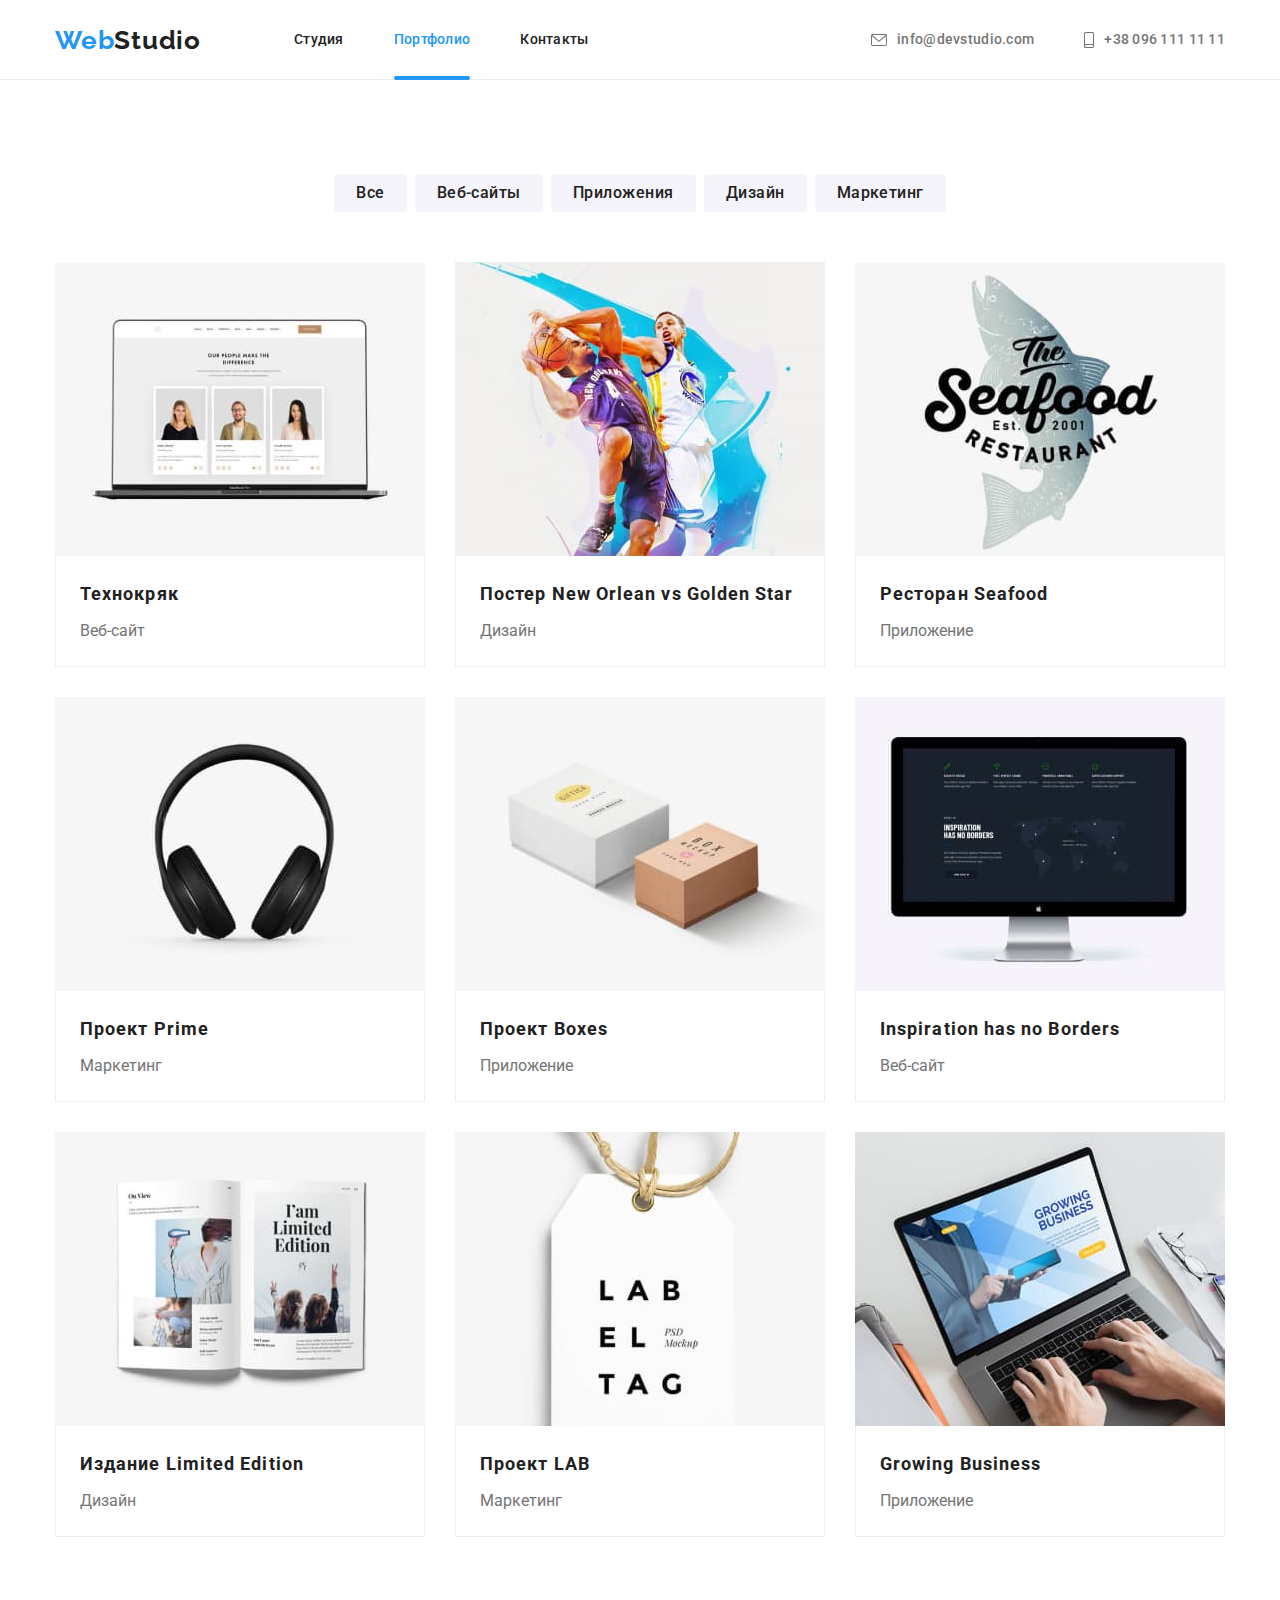
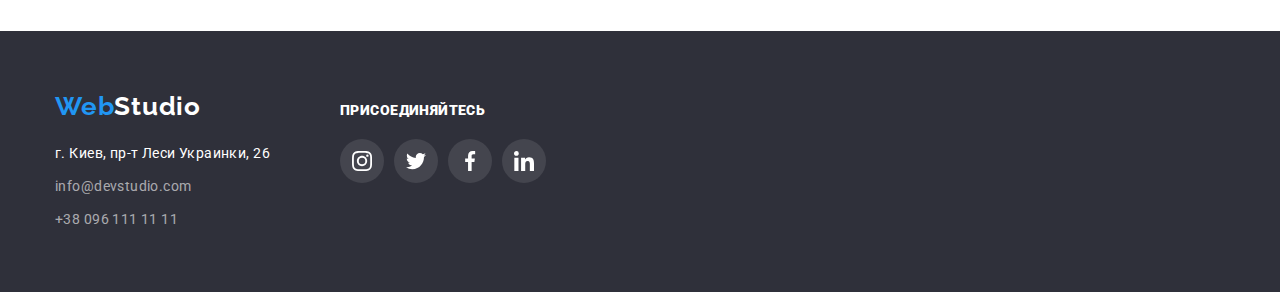
==== portfolio.html @ fcfa957b "reg" ====
<!DOCTYPE html>
<html lang="ru">
  <head>
    <meta charset="UTF-8" />
    <meta http-equiv="X-UA-Compatible" content="IE=edge" />
    <meta name="viewport" content="width=device-width, initial-scale=1.0" />
    <link rel="preconnect" href="https://fonts.googleapis.com" />
    <link rel="preconnect" href="https://fonts.gstatic.com" crossorigin />
    <link
      href="https://fonts.googleapis.com/css2?family=Oleo+Script&family=Raleway:wght@700&family=Roboto:wght@400;500;700;900&display=swap"
      rel="stylesheet"
    />
    <title>Portfolio</title>
    <link
      rel="stylesheet"
      href="https://cdnjs.cloudflare.com/ajax/libs/modern-normalize/1.1.0/modern-normalize.min.css"
      integrity="sha512-wpPYUAdjBVSE4KJnH1VR1HeZfpl1ub8YT/NKx4PuQ5NmX2tKuGu6U/JRp5y+Y8XG2tV+wKQpNHVUX03MfMFn9Q=="
      crossorigin="anonymous"
      referrerpolicy="no-referrer"
    />
    <link rel="stylesheet" href="./css/styles.css" />
  </head>
  <body class="body">
    <header class="header">
      <div class="container">
        <!--Навигация-->
        <nav class="header-nav">
          <!--Логотип-->
          <a href="./" class="logo link" lang="en"><span class="logo-web">Web</span>Studio</a>
          <!-- Ссылки на страницы -->
          <ul class="header-lists lists">
            <li class="header-item">
              <a class="header-item-link link" href="./">Студия</a>
            </li>
            <li class="header-item">
              <a class="header-item-link link current" href="./portfolio.html">Портфолио</a>
            </li>
            <li class="header-item">
              <a class="header-item-link link" href="">Контакты</a>
            </li>
          </ul>
        </nav>
        <!--Контакты-->
        <ul class="header-contact-lists lists">
          <li class="header-contact-item">
            <a class="header-contact-link link" href="mailto:info@devstudio.com">
              <svg class="header-contact-pic" width="16" height="12">
                <use href="./images/icons.svg#icon-envelope"></use></svg
              >info@devstudio.com
            </a>
          </li>
          <li class="header-contact-item">
            <a class="header-contact-link link" href="tel:+380961111111">
              <svg class="header-contact-pic" width="10" height="16">
                <use href="./images/icons.svg#icon-smartphone"></use></svg
              >+38 096 111 11 11
            </a>
          </li>
        </ul>
      </div>
    </header>
    <main class="portfolio-main">
      <section class="portfolio-main section">
        <div class="container">
          <!-- Заголовок будет скрыт -->
          <h1 class="visually-hidden">Наши работы</h1>
          <ul class="btn-lists lists">
            <li class="btn-item"><button class="btn" type="button">Все</button></li>
            <li class="btn-item"><button class="btn" type="button">Веб-сайты</button></li>
            <li class="btn-item"><button class="btn" type="button">Приложения</button></li>
            <li class="btn-item"><button class="btn" type="button">Дизайн</button></li>
            <li class="btn-item"><button class="btn" type="button">Маркетинг</button></li>
          </ul>
          <ul class="portfolio-lists lists">
            <li class="portfolio-item">
              <a class="portfolio-link link" href="">
                <div class="portfolio-photo-task">
                  <img class="portfolio-photo" src="./images/technokryak.jpg" alt="Технокряк сайт" width="370" />
                  <p class="portfolio-photo-text">
                    Ресурс предлагает комплексные предложения с разным уровнем функционала и сервисов. Все это позволит
                    посетителю получить исчерпывающие сведения о компании или частном лице.
                  </p>
                </div>
                <div class="portfolio-desc">
                  <h2 class="portfolio-title">Технокряк</h2>
                  <p class="portfolio-text">Веб-сайт</p>
                </div>
              </a>
            </li>
            <li class="portfolio-item">
              <a class="portfolio-link link" href="">
                <div class="portfolio-photo-task">
                  <img
                    class="portfolio-photo"
                    src="./images/new-orlean.jpg"
                    alt="Дизайн постера"
                    width="370"
                    height="294"
                  />
                  <p class="portfolio-photo-text">
                    Ресурс предлагает комплексные предложения с разным уровнем функционала и сервисов. Все это позволит
                    посетителю получить исчерпывающие сведения о компании или частном лице.
                  </p>
                </div>
                <div class="portfolio-desc">
                  <h2 class="portfolio-title">Постер <span lang="en">New Orlean vs Golden Star</span></h2>
                  <p class="portfolio-text">Дизайн</p>
                </div>
              </a>
            </li>
            <li class="portfolio-item">
              <a class="portfolio-link link" href="">
                <div class="portfolio-photo-task">
                  <img class="portfolio-photo" src="./images/seafood.jpg" alt="Приложение ресторана" width="370" />
                  <p class="portfolio-photo-text">
                    Ресурс предлагает комплексные предложения с разным уровнем функционала и сервисов. Все это позволит
                    посетителю получить исчерпывающие сведения о компании или частном лице.
                  </p>
                </div>
                <div class="portfolio-desc">
                  <h2 class="portfolio-title">Ресторан <span lang="en">Seafood</span></h2>
                  <p class="portfolio-text">Приложение</p>
                </div>
              </a>
            </li>
            <li class="portfolio-item">
              <a class="portfolio-link link" href="">
                <div class="portfolio-photo-task">
                  <img class="portfolio-photo" src="./images/prime.jpg" alt="Проект Прайм" width="370" />
                  <p class="portfolio-photo-text">
                    Ресурс предлагает комплексные предложения с разным уровнем функционала и сервисов. Все это позволит
                    посетителю получить исчерпывающие сведения о компании или частном лице.
                  </p>
                </div>
                <div class="portfolio-desc">
                  <h2 class="portfolio-title">Проект <span lang="en">Prime</span></h2>
                  <p class="portfolio-text">Маркетинг</p>
                </div>
              </a>
            </li>
            <li class="portfolio-item">
              <a class="portfolio-link link" href="">
                <div class="portfolio-photo-task">
                  <img class="portfolio-photo" src="./images/boxes.jpg" alt="Проект бокс" width="370" />
                  <p class="portfolio-photo-text">
                    Ресурс предлагает комплексные предложения с разным уровнем функционала и сервисов. Все это позволит
                    посетителю получить исчерпывающие сведения о компании или частном лице.
                  </p>
                </div>
                <div class="portfolio-desc">
                  <h2 class="portfolio-title">Проект <span>Boxes</span></h2>
                  <p class="portfolio-text">Приложение</p>
                </div>
              </a>
            </li>
            <li class="portfolio-item">
              <a class="portfolio-link link" href="">
                <div class="portfolio-photo-task">
                  <img
                    class="portfolio-photo"
                    src="./images/borders.jpg"
                    alt="Сайт вдохновение без границ"
                    width="370"
                  />
                  <p class="portfolio-photo-text">
                    Ресурс предлагает комплексные предложения с разным уровнем функционала и сервисов. Все это позволит
                    посетителю получить исчерпывающие сведения о компании или частном лице.
                  </p>
                </div>
                <div class="portfolio-desc">
                  <h2 class="portfolio-title" lang="en">Inspiration has no Borders</h2>
                  <p class="portfolio-text">Веб-сайт</p>
                </div>
              </a>
            </li>
            <li class="portfolio-item">
              <a class="portfolio-link link" href="">
                <div class="portfolio-photo-task">
                  <img class="portfolio-photo" src="./images/edition.jpg" alt="Дизайн издания" width="370" />
                  <p class="portfolio-photo-text">
                    Ресурс предлагает комплексные предложения с разным уровнем функционала и сервисов. Все это позволит
                    посетителю получить исчерпывающие сведения о компании или частном лице.
                  </p>
                </div>
                <div class="portfolio-desc">
                  <h2 class="portfolio-title">Издание <span lang="en">Limited Edition</span></h2>
                  <p class="portfolio-text">Дизайн</p>
                </div>
              </a>
            </li>
            <li class="portfolio-item">
              <a class="portfolio-link link" href="">
                <div class="portfolio-photo-task">
                  <img class="portfolio-photo" src="./images/lab.jpg" alt="Проект лаб" width="370" />
                  <p class="portfolio-photo-text">
                    Ресурс предлагает комплексные предложения с разным уровнем функционала и сервисов. Все это позволит
                    посетителю получить исчерпывающие сведения о компании или частном лице.
                  </p>
                </div>
                <div class="portfolio-desc">
                  <h2 class="portfolio-title">Проект LAB</h2>
                  <p class="portfolio-text">Маркетинг</p>
                </div>
              </a>
            </li>
            <li class="portfolio-item">
              <a class="portfolio-link link" href="">
                <div class="portfolio-photo-task">
                  <img class="portfolio-photo" src="./images/growing.jpg" alt="Проект растущий бизнес" width="370" />
                  <p class="portfolio-photo-text">
                    Ресурс предлагает комплексные предложения с разным уровнем функционала и сервисов. Все это позволит
                    посетителю получить исчерпывающие сведения о компании или частном лице.
                  </p>
                </div>
                <div class="portfolio-desc">
                  <h2 class="portfolio-title" lang="en">Growing Business</h2>
                  <p class="portfolio-text">Приложение</p>
                </div>
              </a>
            </li>
          </ul>
        </div>
      </section>
    </main>
    <footer class="footer">
      <div class="container">
        <div class="footer-address">
          <!--Логотип-->
          <a class="logo-bottom link" href="./" lang="en"><span class="logo-web">Web</span>Studio</a>
          <!--Адрес-->
          <address class="address">
            <p class="address-text">г. Киев, пр-т Леси Украинки, 26</p>
            <ul class="address-lists lists">
              <li class="address-item">
                <a class="address-link link" href="mailto:info@devstudio.com">info@devstudio.com</a>
              </li>
              <li class="address-item">
                <a class="address-link link" href="tel:+380961111111">+38 096 111 11 11</a>
              </li>
            </ul>
          </address>
        </div>
        <div class="footer-card">
          <p class="footer-card-title"><b>Присоединяйтесь</b></p>
          <ul class="footer-card-lists lists">
            <li class="footer-card-item">
              <a class="footer-card-link link" href="">
                <svg class="footer-card-icon" width="20" height="20">
                  <use href="./images/icons.svg#icon-instagram-2"></use>
                </svg>
              </a>
            </li>
            <li class="footer-card-item">
              <a class="footer-card-link link" href="">
                <svg class="footer-card-icon" width="20" height="20">
                  <use href="./images/icons.svg#icon-twitter-1"></use>
                </svg>
              </a>
            </li>
            <li class="footer-card-item">
              <a class="footer-card-link link" href="">
                <svg class="footer-card-icon" width="20" height="20">
                  <use href="./images/icons.svg#icon-facebook-1"></use>
                </svg>
              </a>
            </li>
            <li class="footer-card-item">
              <a class="footer-card-link link" href="">
                <svg class="footer-card-icon" width="20" height="20">
                  <use href="./images/icons.svg#icon-linkedin-1"></use>
                </svg>
              </a>
            </li>
          </ul>
        </div>
      </div>
    </footer>
  </body>
</html>
---- css/styles.css ----
*,
*::before,
*::after {
  box-sizing: border-box;
}

/* -----Глобальные----- */

:root {
  --primary-text-color: #757575;
  --title-text-color: #212121;
  --accent-color: #2196f3;
  --primary-bg-color: #e5e5e5;
  --main-font: 'Roboto', sans-serif;
}

html {
  width: 100%;
}

body {
  width: 100%;
  font-family: var(--main-font);
  font-style: normal;
  color: var(--primary-text-color);
  margin: 0;
}

p,
h1,
h2,
h3,
h4,
h5,
h6 {
  margin: 0;
}

ul {
  margin: 0;
  padding-left: 0;
  list-style: none;
}

img {
  display: block;
  max-width: 100%;
}

.title {
  margin-bottom: 50px;
  font-size: 36px;
  line-height: 1.17;
  text-align: center;
  letter-spacing: 0.03em;
  color: var(--title-text-color);
}

.link {
  text-decoration: none;
  font-style: normal;
  color: inherit;
}

.lists {
  list-style: none;
}

.btn {
  font-family: var(--main-font);
  cursor: pointer;
}

.container {
  width: 1200px;
  margin-left: auto;
  margin-right: auto;
  padding-left: 15px;
  padding-right: 15px;
}

.section {
  padding: 94px 0;
}
/* -----Хедер----- */

.header {
  height: 80px;
  background-color: #ffffff;
  border-bottom: 1px solid #ececec;
}

.header .container {
  display: flex;
  justify-content: space-between;
  align-items: center;
}

/* -----Линки хедера----- */

/* .header-lists,
.header-contact-lists {
  display: inline-block;
  padding-top: 32px;
  padding-bottom: 32px;
} */

/* -----Блок навигации----- */

.header-nav {
  display: flex;
  align-items: center;
}

/* -----Логотип в хедере----- */

.logo {
  margin-right: 93px;
  margin-top: 25px;
  margin-bottom: 25px;
  font-family: 'Raleway';
  font-weight: 700;
  font-size: 26px;
  line-height: 1.19;
  letter-spacing: 0.03em;
  color: var(--title-text-color);
  transition: color 250ms cubic-bezier(0.4, 0, 0.2, 1);
}

.logo-web {
  color: var(--accent-color);
  transition: color 250ms cubic-bezier(0.4, 0, 0.2, 1);
}

.logo:hover,
.logo-web:hover {
  color: var(--accent-color);
}

.logo:focus,
.logo-web:focus {
  color: var(--accent-color);
}

.header-lists {
  display: flex;
  align-items: center;
  height: 100%;
}

.header-item {
  margin-right: 50px;
}

.header-item:last-child {
  margin-right: 0;
}

.header-item-link {
  position: relative;
  display: block;
  height: 100%;
  padding: 32px 0;
}

.header-lists,
.header-item-link {
  font-weight: 500;
  font-size: 14px;
  line-height: 1.14;
  letter-spacing: 0.02em;
  color: var(--title-text-color);
  transition: color 250ms cubic-bezier(0.4, 0, 0.2, 1);
}

.current {
  color: var(--accent-color);
}

.current::after {
  content: '';
  position: absolute;
  left: 0;
  bottom: 0;
  width: 100%;
  height: 4px;

  background-color: #2196f3;
  border-radius: 2px;
}

.header-item-link:hover,
.header-item-link:focus {
  color: var(--accent-color);
}

/* -----Контакты хедера----- */

.header-contact-lists {
  display: flex;
  margin-left: auto;
  align-items: center;
}

.header-contact-item:not(:first-child) {
  margin-left: 50px;
}

.header-contact-link {
  display: flex;
  padding: 32px 0;
  align-items: center;
  font-weight: 500;
  font-size: 14px;
  line-height: 1.14;
  letter-spacing: 0.02em;

  transition: color 250ms cubic-bezier(0.4, 0, 0.2, 1);
}

.header-contact-link:hover,
.header-contact-link:focus {
  color: var(--accent-color);
}

.header-contact-pic {
  fill: currentColor;
  margin-right: 10px;
}

/* -----Герой----- */
.hero {
  max-width: 1600px;
  height: 600px;
  background-image: linear-gradient(to right, rgba(47, 48, 58, 0.4), rgba(47, 48, 58, 0.4)),
    url('../images/hero-big.jpg');
  background-size: cover;
  padding-top: 200px;
  padding-bottom: 200px;
  margin-left: auto;
  margin-right: auto;
}

.hero-title {
  margin-bottom: 30px;
}

.hero-title {
  font-weight: 900;
  font-size: 44px;
  line-height: 1.36;
  text-align: center;
  letter-spacing: 0.06em;
  text-transform: uppercase;
  color: #ffffff;
}

.hero-btn {
  display: block;
  margin: 0 auto;
  padding: 10px 32px;
  border: none;
  border-radius: 4px;

  font-family: var(--main-font);
  font-style: normal;
  font-weight: 700;
  font-size: 16px;
  line-height: 1.88;
  align-items: center;
  text-align: center;
  letter-spacing: 0.06em;
  color: #ffffff;

  background-color: var(--accent-color);
  box-shadow: 0px 4px 4px rgba(0, 0, 0, 0.15);

  cursor: pointer;

  transition: background-color 250ms cubic-bezier(0.4, 0, 0.2, 1), box-shadow 250ms cubic-bezier(0.4, 0, 0.2, 1);
}

.hero-btn:hover,
.hero-btn:focus {
  background-color: #188ce8;
  box-shadow: 0px 4px 4px rgba(0, 0, 0, 0.15);
}

/* -----Особенности работы----- */

.work {
  padding-top: 94px;
  background-color: #ffffff;
}

.visually-hidden {
  position: absolute;
  white-space: nowrap;
  width: 1px;
  height: 1px;
  overflow: hidden;
  border: 0;
  padding: 0;
  clip: rect(0 0 0 0);
  clip-path: inset(50%);
  margin: -1px;
}

.work-lists {
  display: flex;
  gap: 30px;
}

.work-item {
  flex-basis: calc((100% - 90px) / 4);
}
.work-icon {
  padding: 25px 102px;
  margin-bottom: 30px;
  border-radius: 4px;
  background-color: #f5f4fa;
}

.work-title {
  margin-bottom: 10px;
  font-size: 14px;
  line-height: 1.14;
  letter-spacing: 0.03em;
  text-transform: uppercase;
  color: var(--title-text-color);
}
.work-position {
  font-size: 14px;
  line-height: 1.71;
  letter-spacing: 0.03em;
}

/* -----Чем мы занимаемся----- */

.projects {
  background-color: #ffffff;
  padding: 94px 0;
}

.projects-lists {
  display: flex;
  gap: 30px;
}

.projects-item {
  flex-basis: calc((100% - 60px) / 3);
}

.projects-label {
  position: relative;
}

.projects-label-text {
  position: absolute;
  bottom: 0;
  padding: 27px 0;

  width: 100%;

  background: rgba(47, 48, 58, 0.8);

  font-family: 'Roboto';
  font-style: normal;
  font-weight: 700;
  font-size: 14px;
  line-height: 1.14;
  text-align: center;
  letter-spacing: 0.03em;
  text-transform: uppercase;

  color: #ffffff;
}

/* -----Другой вариант сетки----- */

/* .projects-item:not(:last-child) {
  margin-right: 30px;
} */

/* -----Наша команда----- */

.team {
  padding: 94px 0;
  background-color: #f5f4fa;
}

.team-lists {
  display: flex;
  gap: 30px;
}

.team-item {
  flex-basis: calc((100% - 90px) / 4);
}

.team-item {
  box-shadow: 0px 1px 3px rgba(0, 0, 0, 0.12), 0px 1px 1px rgba(0, 0, 0, 0.14), 0px 2px 1px rgba(0, 0, 0, 0.2);
  border-radius: 0px 0px 4px 4px;

  background-color: #ffffff;
}

.team-div {
  padding: 30px 0;
}

.team-title {
  margin-bottom: 10px;

  font-weight: 500;
  font-size: 16px;
  line-height: 1.19;
  text-align: center;
  letter-spacing: 0.03em;
  color: var(--title-text-color);
}
.team-text {
  margin-bottom: 16px;

  font-size: 16px;
  line-height: 1.19;
  text-align: center;
  letter-spacing: 0.03em;
  color: var(--primary-text-color);
}

.team-card-lists {
  display: flex;
  align-items: center;
  justify-content: center;
}

.team-card-item:not(:last-child) {
  margin-right: 10px;
}

.team-card-link {
  display: inline-flex;
  justify-content: center;
  align-items: center;

  width: 44px;
  height: 44px;
  border-radius: 50%;

  color: #afb1b8;

  transition: background-color 250ms cubic-bezier(0.4, 0, 0.2, 1), color 250ms cubic-bezier(0.4, 0, 0.2, 1);
}

.team-card-link:hover,
.team-card-link:focus {
  background-color: #2196f3;
  color: #ffffff;
}

.team-card-icon {
  fill: currentColor;
}

/* -----Клиенты----- */

.client-lists {
  display: flex;
  gap: 30px;
}

.client-item {
  flex-basis: calc((100% - 150px) / 6);
}

.client-link {
  display: block;
  padding: 16px 0;
  border: 1px solid #afb1b8;
  border-radius: 4px;
  color: #afb1b8;
  transition: border 250ms cubic-bezier(0.4, 0, 0.2, 1), color 250ms cubic-bezier(0.4, 0, 0.2, 1);
}

.client-link:hover,
.client-link:focus {
  border: 1px solid #2196f3;
  border-radius: 4px;
  color: #2196f3;
}

.client-icon {
  display: block;
  margin: 0 auto;
  fill: currentColor;
}

/* -----Футер----- */

.footer {
  padding: 60px 0;
  background-color: #2f303a;
}

.footer .container {
  display: flex;
}

.logo-bottom {
  display: inline-block;
  margin-bottom: 20px;
  font-family: 'Raleway';
  font-weight: 700;
  font-size: 26px;
  line-height: 1.19;
  letter-spacing: 0.03em;
  color: #ffffff;

  transition: color 250ms cubic-bezier(0.4, 0, 0.2, 1);
}
.logo-bottom:hover,
.logo-web:hover,
.logo-bottom:focus,
.logo-web:focus {
  color: var(--accent-color);
}

/* -----Адрес----- */

.address-item {
  margin-top: 9px;
}

.address-text {
  font-style: normal;
  font-size: 14px;
  line-height: 1.71;
  letter-spacing: 0.03em;
  color: #ffffff;
}

.address-link {
  font-size: 14px;
  line-height: 1.71;
  letter-spacing: 0.03em;
  color: rgba(255, 255, 255, 0.6);
  transition: color 250ms cubic-bezier(0.4, 0, 0.2, 1);
}

.address-link:hover,
.address-link:focus {
  color: var(--accent-color);
}

/* -----Футер-соц.сети----- */

.footer-card {
  margin-left: 70px;
}

.footer-card-title {
  margin-top: 12px;
  margin-bottom: 20px;
  font-weight: 700;
  font-size: 14px;
  line-height: 1.14;
  letter-spacing: 0.03em;
  text-transform: uppercase;
  color: #ffffff;
}

.footer-card-lists {
  display: flex;
  align-items: center;
  justify-content: left;
}

.footer-card-item:not(:last-child) {
  margin-right: 10px;
}

.footer-card-link {
  display: inline-block;

  width: 44px;
  height: 44px;
  border-radius: 50%;
  padding: 12px;

  color: #ffffff;

  background-color: rgba(255, 255, 255, 0.1);
  transition: color 250ms cubic-bezier(0.4, 0, 0.2, 1), background-color 250ms cubic-bezier(0.4, 0, 0.2, 1);
}

.footer-card-link:hover,
.footer-card-link:focus {
  background-color: #2196f3;
  color: #ffffff;
}

.footer-card-icon {
  fill: currentColor;
}

/* -----Модальное окно----- */

.backdrop {
  position: fixed;
  left: 0px;
  top: 0px;

  width: 100%;
  height: 100%;

  background-color: rgba(0, 0, 0, 0.2);

  opacity: 1;
  transition: opacity 250ms cubic-bezier(0.4, 0, 0.2, 1);
}

.backdrop.is-hidden {
  /* visibility: hidden; */
  opacity: 0;
  pointer-events: none;
}

.backdrop.is-hidden .modal {
  opacity: 0;
  transform: scale(0) translate(-50%, -50%);
}

.modal {
  position: absolute;
  left: 50%;
  top: 50%;

  width: 528px;
  height: 581px;
  border-radius: 4px;

  box-shadow: 0px 2px 1px 0px rgba(0, 0, 0, 0.2), 0px 1px 1px 0px rgba(0, 0, 0, 0.14),
    0px 1px 3px 0px rgba(0, 0, 0, 0.12);
  background-color: #ffffff;

  opacity: 1;
  transform: scale(1) translate(-50%, -50%);
  transition: opacity 250ms cubic-bezier(0.4, 0, 0.2, 1), transform 250ms cubic-bezier(0.4, 0, 0.2, 1);
}

.modal-btn {
  position: absolute;
  right: 8px;
  top: 8px;

  display: flex;
  justify-content: center;
  align-items: center;

  width: 30px;
  height: 30px;
  border-radius: 50%;

  background-color: #ffffff;
  border: 1px solid rgba(0, 0, 0, 0.1);

  cursor: pointer;

  transition: background-color 250ms cubic-bezier(0.4, 0, 0.2, 1);
}

.modal-icon {
  display: block;
  margin: 0 auto;
  fill: currentColor;

  transition: color 250ms cubic-bezier(0.4, 0, 0.2, 1);
}

.modal-btn:hover,
.modal-btn:focus {
  background-color: #2196f3;
}

.modal-btn:hover .modal-icon,
.modal-btn:focus .modal-icon {
  color: #ffffff;
}

/* -----Портфолио----- */

.portfolio-main {
  background-color: #ffffff;
}

/* -----Портфолио кнопки----- */

.btn-lists {
  display: flex;
  justify-content: center;
  margin-bottom: 50px;
}

.btn-item + .btn-item {
  margin-left: 8px;
}

.btn {
  display: inline-block;
  padding: 6px 22px;
  border: none;
  border-radius: 4px;

  font-weight: 500;
  font-size: 16px;
  line-height: 1.62;
  text-align: center;
  letter-spacing: 0.03em;
  color: var(--title-text-color);

  background-color: #f5f4fa;

  transition: color 250ms cubic-bezier(0.4, 0, 0.2, 1), background-color 250ms cubic-bezier(0.4, 0, 0.2, 1),
    box-shadow 250ms cubic-bezier(0.4, 0, 0.2, 1);
}

.btn:hover,
.btn:focus {
  color: #ffffff;
  background-color: var(--accent-color);
  box-shadow: 0px 3px 1px rgba(0, 0, 0, 0.1), 0px 1px 2px rgba(0, 0, 0, 0.08), 0px 2px 2px rgba(0, 0, 0, 0.12);
  border-radius: 4px;
}

/* -----Портфолио карточки----- */

.portfolio-lists {
  display: flex;
  flex-wrap: wrap;
  gap: 30px;
}

.portfolio-item {
  flex-basis: calc((100% - 60px) / 3);
  /* margin-right: 30px;
  margin-bottom: 30px; */
  background-color: #ffffff;
}

/* -----Другой вариант сетки----- */

/* .portfolio-item:nth-child(3n) {
  margin-right: 0;
}

.portfolio-item:nth-child(n + 7) {
  margin-bottom: 0;
} */

/* .portfolio-item:hover,
.portfolio-item:focus {
  box-shadow: 0px 1px 1px rgba(0, 0, 0, 0.12), 0px 4px 4px rgba(0, 0, 0, 0.06), 1px 4px 6px rgba(0, 0, 0, 0.16);
} */

.portfolio-link {
  display: inline-block;
  transition: box-shadow 250ms cubic-bezier(0.4, 0, 0.2, 1);
}

.portfolio-link:hover,
.portfolio-link:focus,
.portfolio-link:hover .portfolio-photo-text,
.portfolio-link:focus .portfolio-photo-text {
  transform: translateY(0);
  transition: transform 250ms cubic-bezier(0.4, 0, 0.2, 1);
  box-shadow: 0px 1px 1px rgba(0, 0, 0, 0.12), 0px 4px 4px rgba(0, 0, 0, 0.06), 1px 4px 6px rgba(0, 0, 0, 0.16);
}

.portfolio-photo-task {
  position: relative;
  overflow: hidden;
}

.portfolio-photo-text {
  position: absolute;
  left: 0;
  top: 0;
  width: 100%;
  height: 100%;
  padding: 0 24px;

  display: flex;
  justify-content: center;
  align-items: center;

  transform: translateY(100%);
  transition: transform 250ms cubic-bezier(0.4, 0, 0.2, 1);

  font-weight: 400;
  font-size: 18px;
  line-height: 1.56;
  letter-spacing: 0.03em;
  color: #ffffff;

  background-color: rgba(33, 150, 243, 0.9);
}

.portfolio-desc {
  padding: 20px 24px;
  border-right: 1px solid #eeeeee;
  border-bottom: 1px solid #eeeeee;
  border-left: 1px solid #eeeeee;
}

.portfolio-title {
  margin-bottom: 4px;
  font-size: 18px;
  line-height: 2;
  letter-spacing: 0.06em;
  color: var(--title-text-color);
}

.portfolio-text {
  font-size: 16px;
  line-height: 1.88;
  color: var(--primary-text-color);
}
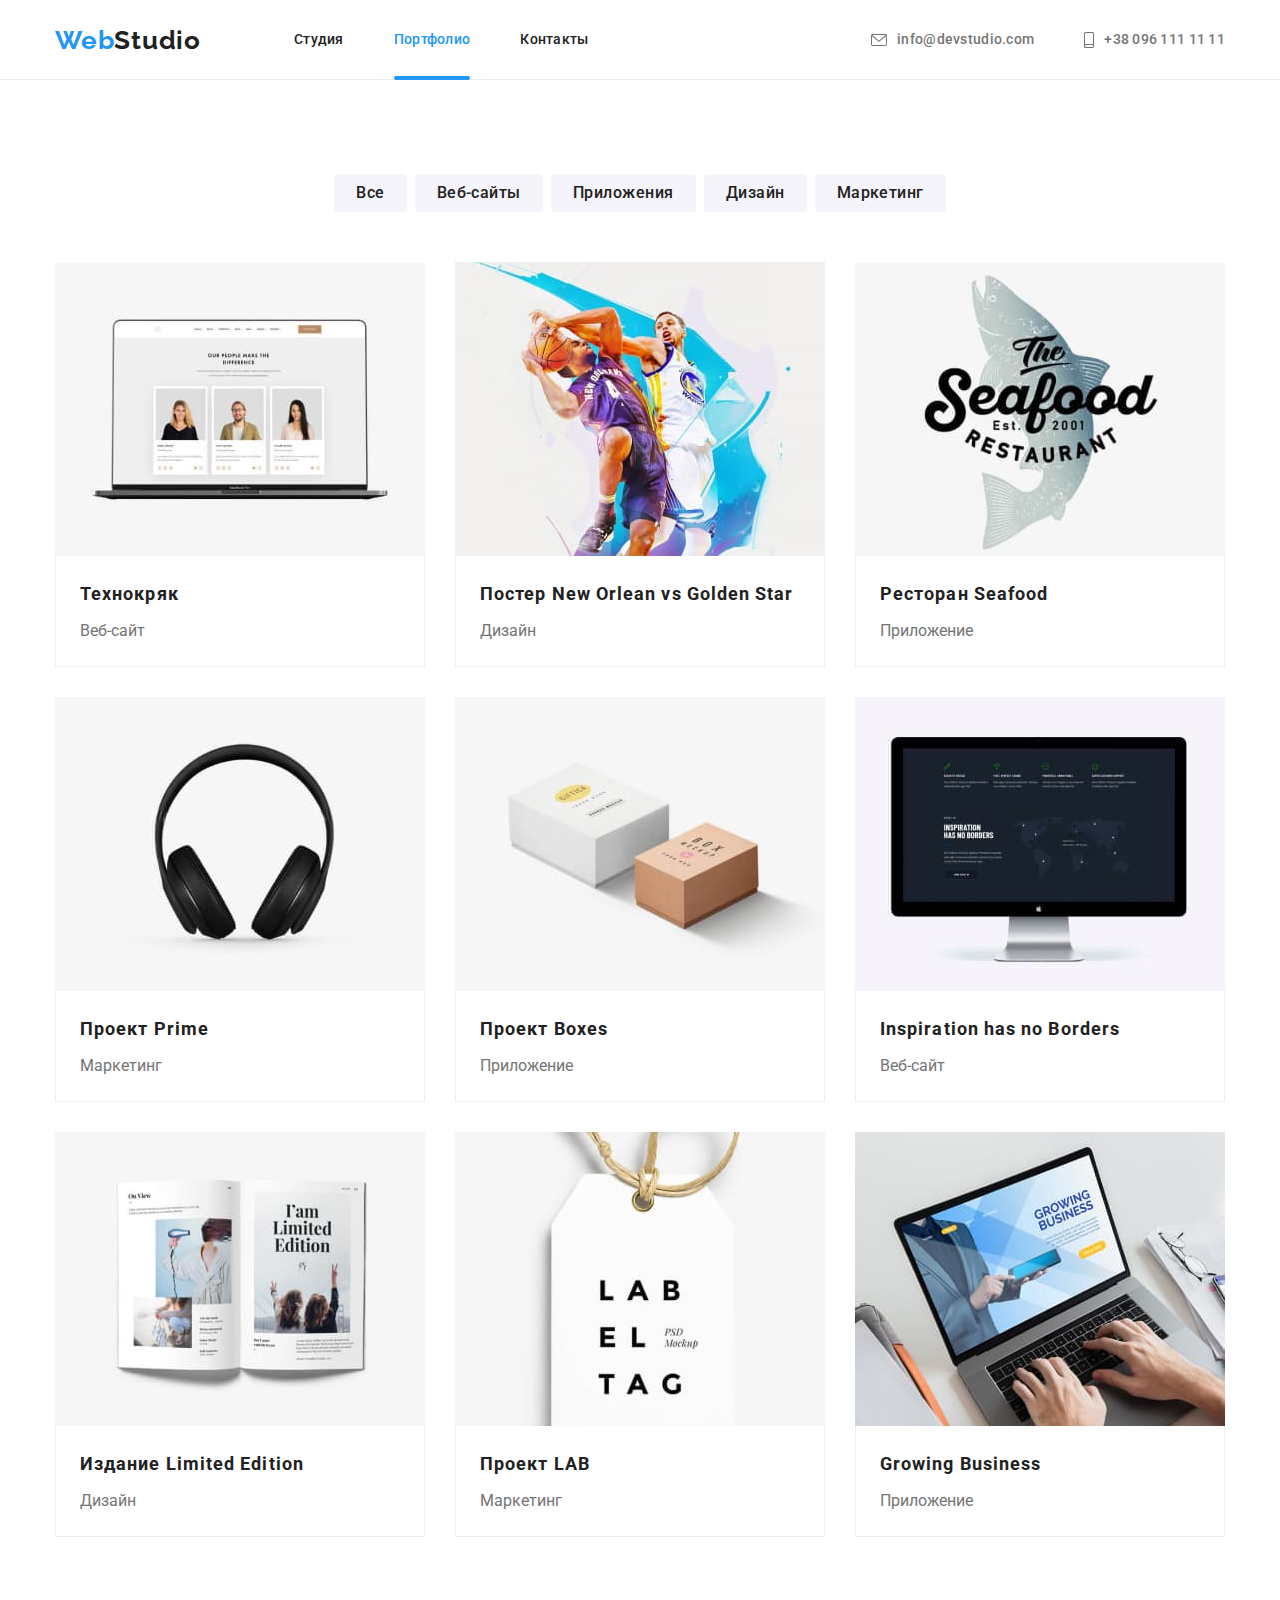
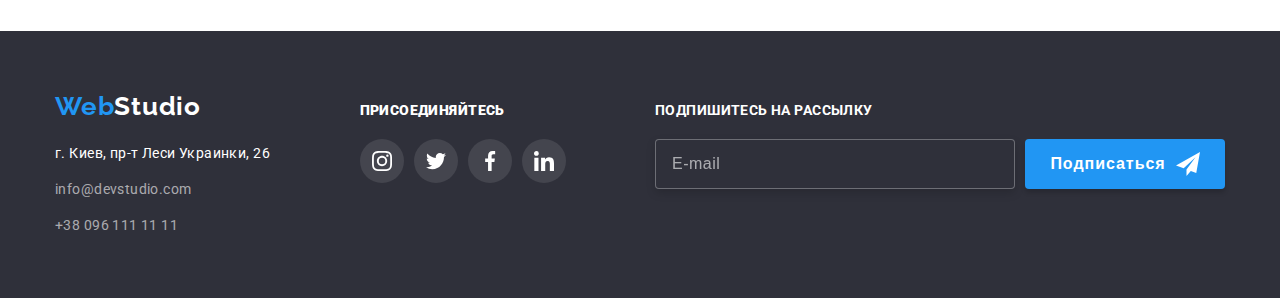
==== commit fdb0153e: "hw6 all" ====
--- a/portfolio.html
+++ b/portfolio.html
@@ -273,6 +273,21 @@
             </li>
           </ul>
         </div>
+        <!-- Форма футера -->
+        <div class="footer-form-wrapper">
+          <p class="footer-form-title">Подпишитесь на рассылку</p>
+          <form class="footer-form-main">
+            <label class="footer-form-label" for="" method="post">
+              <input class="footer-input-mail" type="email" name="email" id="mail-footer" placeholder="E-mail" />
+            </label>
+            <button class="footer-form-btn" type="submit">
+              <span class="footer-btn-text">Подписаться</span>
+              <svg class="footer-btn-icon" width="24" height="24">
+                <use href="./images/icons.svg#icon-icon-send"></use>
+              </svg>
+            </button>
+          </form>
+        </div>
       </div>
     </footer>
   </body>
--- a/css/styles.css
+++ b/css/styles.css
@@ -505,6 +505,7 @@
 
 .footer .container {
   display: flex;
+  justify-content: space-between;
 }
 
 .logo-bottom {
@@ -529,7 +530,7 @@
 /* -----Адрес----- */
 
 .address-item {
-  margin-top: 9px;
+  margin-top: 12px;
 }
 
 .address-text {
@@ -556,7 +557,7 @@
 /* -----Футер-соц.сети----- */
 
 .footer-card {
-  margin-left: 70px;
+  /* margin-left: 90px; */
 }
 
 .footer-card-title {
@@ -604,6 +605,86 @@
   fill: currentColor;
 }
 
+/* -----Форма футера----- */
+
+.footer-form-wrapper {
+}
+
+.footer-form-title {
+  margin-top: 12px;
+  margin-bottom: 20px;
+  font-weight: 700;
+  font-size: 14px;
+  line-height: 1.14;
+  letter-spacing: 0.03em;
+  text-transform: uppercase;
+
+  color: #ffffff;
+}
+.footer-form-main {
+  display: flex;
+  justify-content: center;
+  align-items: center;
+}
+.footer-form-label {
+}
+.footer-input-mail {
+  width: 360px;
+  height: 50px;
+  padding: 15px 16px;
+  border: 1px solid rgba(255, 255, 255, 0.3);
+  filter: drop-shadow(0px 4px 4px rgba(0, 0, 0, 0.15));
+  border-radius: 4px;
+  outline: none;
+  background-color: #2f303a;
+  color: #ffffff;
+}
+
+.footer-input-mail::placeholder {
+  align-items: center;
+  font-weight: 400;
+  font-size: 16px;
+  line-height: 1.25;
+  display: flex;
+  letter-spacing: 0.03em;
+
+  color: rgba(255, 255, 255, 0.6);
+}
+
+.footer-form-btn {
+  display: flex;
+  justify-content: center;
+  align-items: center;
+  width: 200px;
+  height: 50px;
+  margin-left: 10px;
+
+  background: #2196f3;
+  box-shadow: 0px 4px 4px rgba(0, 0, 0, 0.15);
+  border: none;
+  border-radius: 4px;
+
+  outline: none;
+
+  transition: background-color 250ms cubic-bezier(0.4, 0, 0.2, 1);
+}
+
+.footer-form-btn:hover,
+.footer-form-btn:focus {
+  background-color: #188ce8;
+}
+
+.footer-btn-text {
+  margin-right: 10px;
+  letter-spacing: 0.06em;
+  font-weight: 700;
+  font-size: 16px;
+  line-height: 1.88;
+  color: #ffffff;
+}
+.footer-btn-icon {
+}
+
 /* -----Модальное окно----- */
 
 .backdrop {
@@ -639,6 +720,7 @@
   width: 528px;
   height: 581px;
   border-radius: 4px;
+  padding: 40px;
 
   box-shadow: 0px 2px 1px 0px rgba(0, 0, 0, 0.2), 0px 1px 1px 0px rgba(0, 0, 0, 0.14),
     0px 1px 3px 0px rgba(0, 0, 0, 0.12);
@@ -648,6 +730,204 @@
   transform: scale(1) translate(-50%, -50%);
   transition: opacity 250ms cubic-bezier(0.4, 0, 0.2, 1), transform 250ms cubic-bezier(0.4, 0, 0.2, 1);
 }
+
+/* -----Форма модального окна----- */
+
+.modal-form {
+  width: 100%;
+}
+
+.modal-main-title {
+  margin-bottom: 12px;
+
+  font-family: 'Roboto';
+  font-style: normal;
+  font-weight: 700;
+  font-size: 20px;
+  line-height: 23px;
+  text-align: center;
+  letter-spacing: 0.03em;
+
+  color: #212121;
+}
+
+/*----- Поля формы -----*/
+
+.modal-form-wrapper {
+  display: flex;
+  flex-direction: column;
+}
+
+.modal-form-wrapper:not(:nth-child(4)) {
+  margin-bottom: 10px;
+}
+
+.modal-form-wrapper input {
+  height: 40px;
+  width: 100%;
+  padding-left: 42px;
+
+  border: 1px solid rgba(33, 33, 33, 0.2);
+  border-radius: 4px;
+  outline: none;
+  transition: border 250ms cubic-bezier(0.4, 0, 0.2, 1);
+}
+
+.modal-form-wrapper input:focus {
+  border: 1px solid #2196f3;
+  border-radius: 4px;
+}
+
+input:focus + .modal-form-icon {
+  fill: #2196f3;
+}
+
+.modal-form-wrapper textarea:focus {
+  border: 1px solid #2196f3;
+  border-radius: 4px;
+}
+
+.modal-form-text {
+  margin-bottom: 4px;
+
+  font-family: 'Roboto';
+  font-style: normal;
+  font-weight: 400;
+  font-size: 12px;
+  line-height: 1.17;
+  letter-spacing: 0.01em;
+
+  color: #757575;
+}
+
+.modal-form-text + textarea {
+  outline: none;
+}
+
+.modal-input-icon {
+  position: relative;
+  display: flex;
+}
+
+.modal-form-icon {
+  position: absolute;
+  left: 12px;
+  top: 50%;
+  transform: translateY(-50%);
+  fill: currentColor;
+  transition: fill 250ms cubic-bezier(0.4, 0, 0.2, 1);
+}
+
+/*----- Форма для комментария -----*/
+
+.modal-form-area {
+  height: 120px;
+  padding: 12px 16px;
+  resize: none;
+  border: 1px solid rgba(33, 33, 33, 0.2);
+  border-radius: 4px;
+  transition: border 250ms cubic-bezier(0.4, 0, 0.2, 1);
+}
+
+.modal-form-area::placeholder {
+  font-weight: 400;
+  font-size: 12px;
+  line-height: 1.17;
+  letter-spacing: 0.01em;
+
+  color: rgba(117, 117, 117, 0.5);
+}
+
+/* -----custom checkbox----- */
+
+.modal-form-box {
+  margin-top: 20px;
+  margin-bottom: 30px;
+  display: flex;
+  align-items: center;
+  justify-content: center;
+}
+
+.form-box-text {
+  display: flex;
+  align-items: center;
+  justify-content: center;
+  font-weight: 400;
+  font-size: 14px;
+  line-height: 1.71;
+  letter-spacing: 0.03em;
+
+  color: #757575;
+}
+
+.modal-form-checkbox {
+  display: none;
+  /* display: inline-flex;
+  align-items: center;
+  justify-content: center;
+  margin-right: 7px; */
+}
+
+.modal-form-nocheckbox {
+  display: inline-flex;
+  align-items: center;
+  justify-content: center;
+  margin-right: 7px;
+  border: none;
+}
+
+.form-checkbox:checked ~ .modal-form-nocheckbox {
+  display: none;
+}
+
+.form-checkbox:checked ~ .modal-form-checkbox {
+  display: inline-flex;
+  align-items: center;
+  justify-content: center;
+  margin-right: 7px;
+  border: none;
+}
+
+.form-link-text {
+  font-weight: 400;
+  font-size: 14px;
+  line-height: 1.71;
+  letter-spacing: 0.03em;
+  text-decoration-line: underline;
+  color: #2196f3;
+}
+
+/*----- Кнопка отправки данных формы -----*/
+
+.btn-modal-submit {
+  display: flex;
+  align-items: center;
+  text-align: center;
+  padding: 10px 55px;
+  margin: 0 auto;
+
+  font-weight: 700;
+  font-size: 16px;
+  line-height: 1.88;
+  letter-spacing: 0.06em;
+
+  box-shadow: 0px 4px 4px rgba(0, 0, 0, 0.15);
+  border-radius: 4px;
+  border: none;
+  color: #ffffff;
+  background-color: #2196f3;
+
+  transition: background-color 250ms cubic-bezier(0.4, 0, 0.2, 1);
+}
+
+.btn-modal-submit:hover,
+.btn-modal-submit:focus {
+  background-color: #188ce8;
+  box-shadow: 0px 4px 4px rgba(0, 0, 0, 0.15);
+  border-radius: 4px;
+}
+
+/* -----Кнопка закрытия модального окна----- */
 
 .modal-btn {
   position: absolute;
@@ -680,12 +960,13 @@
 
 .modal-btn:hover,
 .modal-btn:focus {
-  background-color: #2196f3;
+  background: #ffffff;
+  border: 1px solid rgba(0, 0, 0, 0.1);
 }
 
 .modal-btn:hover .modal-icon,
 .modal-btn:focus .modal-icon {
-  color: #ffffff;
+  color: #2196f3;
 }
 
 /* -----Портфолио----- */
